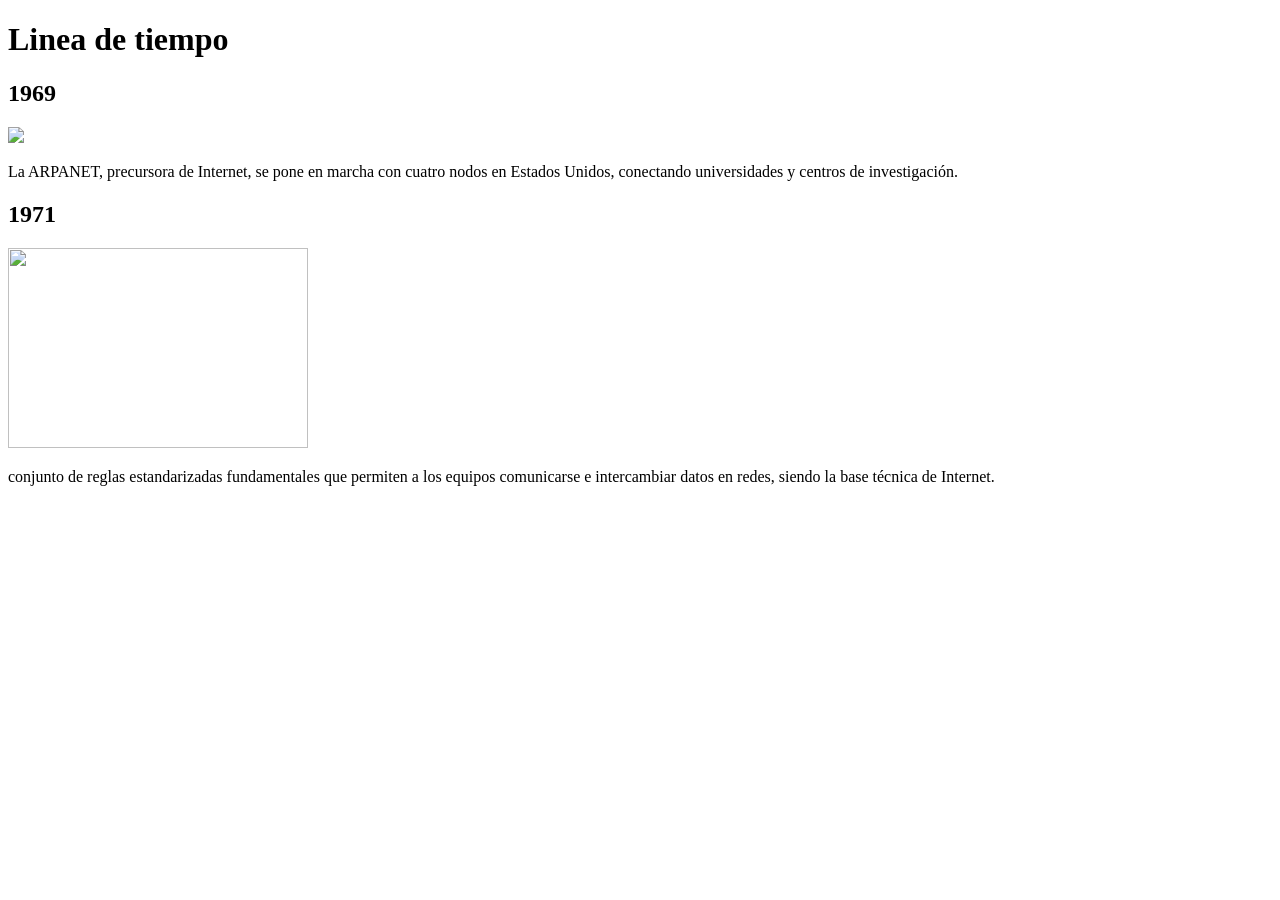
==== index.html @ dc36248d "Parte inicial" ====
<!DOCTYPE html>
<html lang="en">

<head>
    <meta charset="UTF-8">
    <meta name="viewport" content="width=device-width, initial-scale=1.0">
    <title>Document</title>
</head>

<body>

    <h1>Linea de tiempo</h1>
    <h2>1969</h2>
    <a href="timeline.html"><img src="../taller_linea_tiempo_desarrollo/images/ARPANet.jpeg"></a>
    <p>La ARPANET, precursora de Internet, se pone en marcha con cuatro nodos en Estados Unidos, conectando
        universidades y centros de investigación.</p>
    <h2>1971</h2>
    <a href="timeline.html"><img src="../taller_linea_tiempo_desarrollo/images/TCP-IP.jpg" width="300px" height="200px"></a>
    <p>conjunto de reglas estandarizadas fundamentales que permiten a los equipos comunicarse e intercambiar
        datos en redes, siendo la base técnica de Internet.</p>
    
</body>

</html>
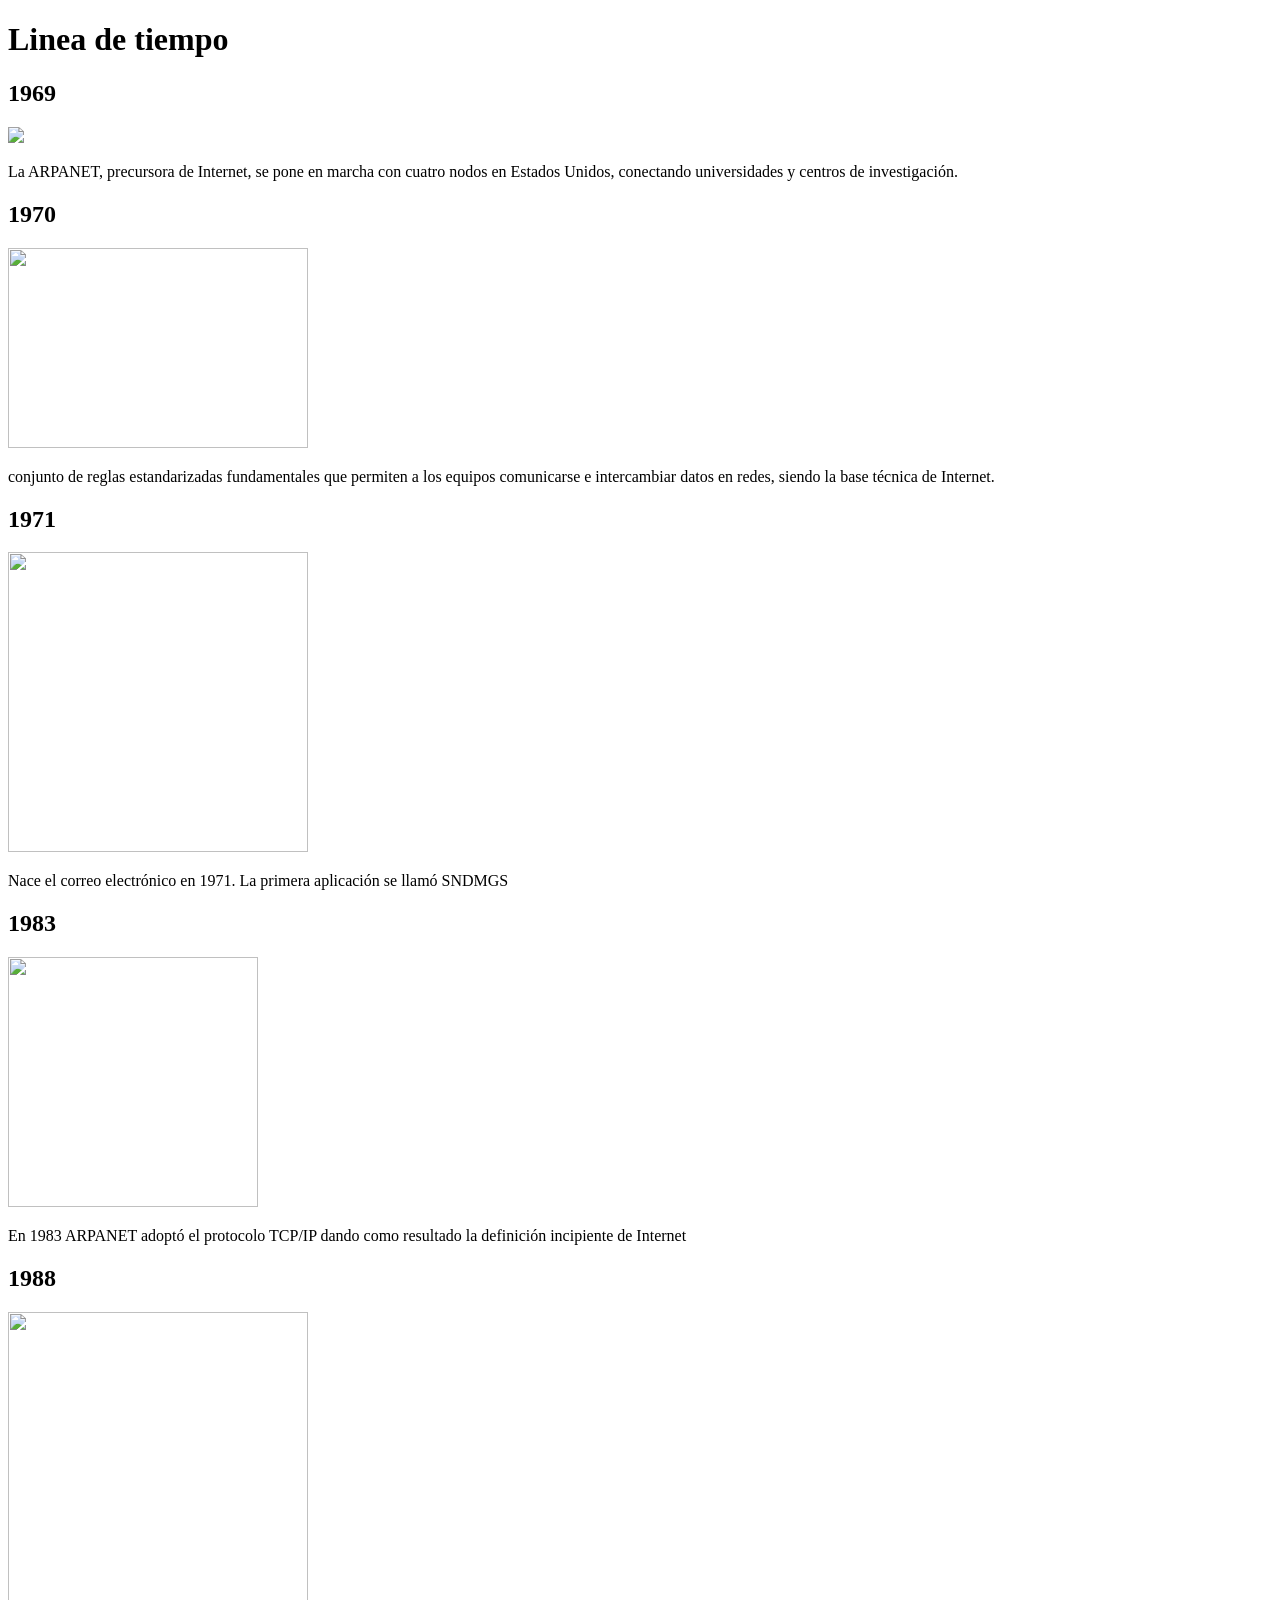
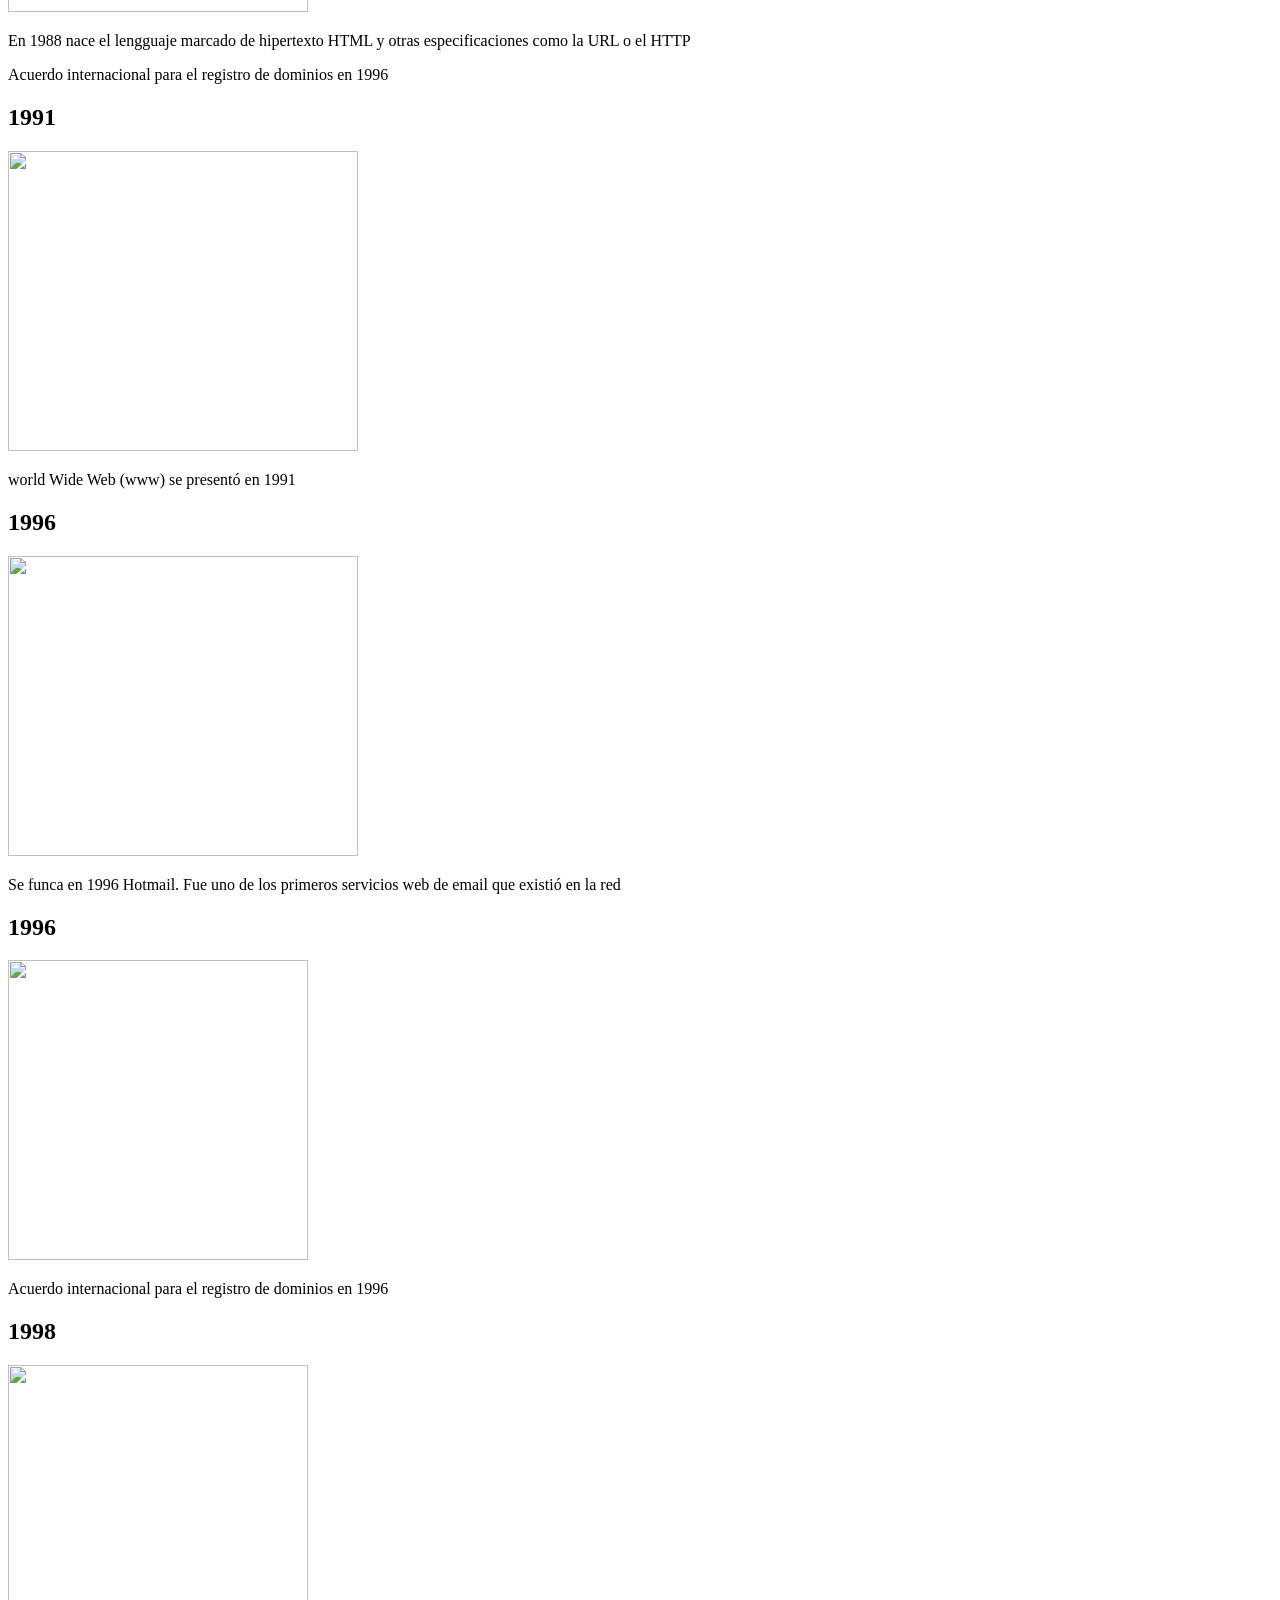
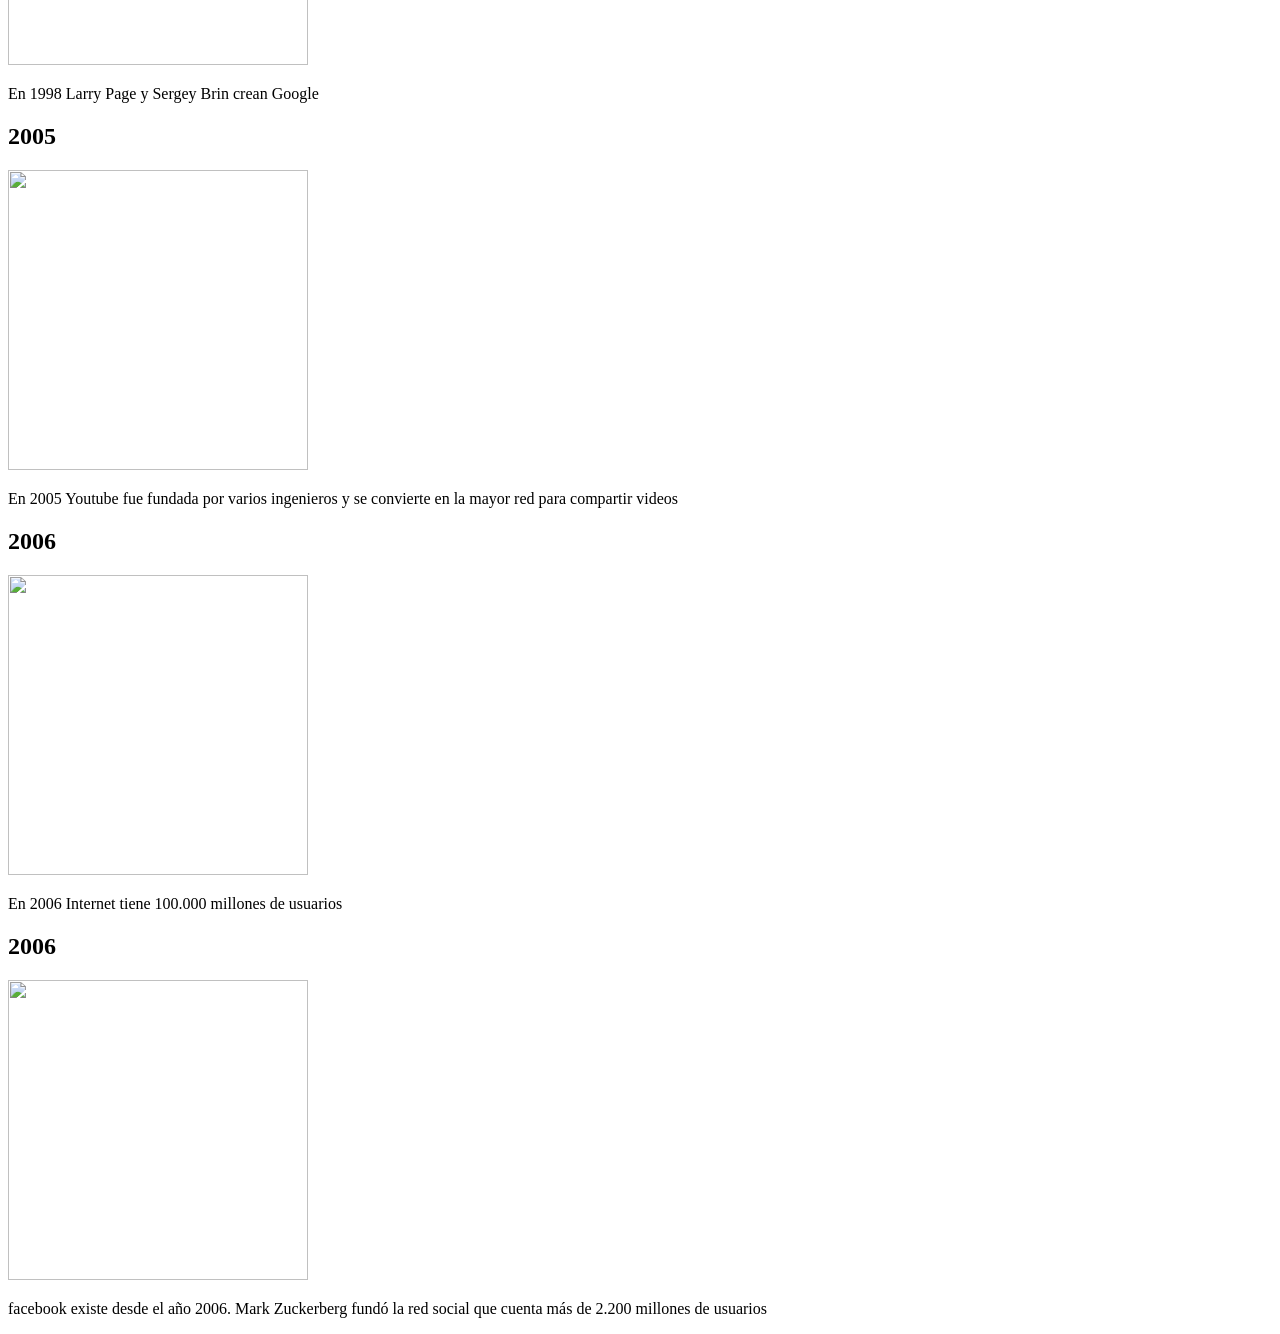
==== commit ab83807d: "Acabado linea del tiempo" ====
--- a/index.html
+++ b/index.html
@@ -4,21 +4,50 @@
 <head>
     <meta charset="UTF-8">
     <meta name="viewport" content="width=device-width, initial-scale=1.0">
-    <title>Document</title>
+    <title>Linea del tiempo(Internet)</title>
 </head>
 
 <body>
-
     <h1>Linea de tiempo</h1>
     <h2>1969</h2>
     <a href="timeline.html"><img src="../taller_linea_tiempo_desarrollo/images/ARPANet.jpeg"></a>
     <p>La ARPANET, precursora de Internet, se pone en marcha con cuatro nodos en Estados Unidos, conectando
         universidades y centros de investigación.</p>
-    <h2>1971</h2>
-    <a href="timeline.html"><img src="../taller_linea_tiempo_desarrollo/images/TCP-IP.jpg" width="300px" height="200px"></a>
+    <h2>1970</h2>
+    <a href="timeline2.html"><img src="../taller_linea_tiempo_desarrollo/images/TCP-IP.jpg" width="300px" height="200px"></a>
     <p>conjunto de reglas estandarizadas fundamentales que permiten a los equipos comunicarse e intercambiar
         datos en redes, siendo la base técnica de Internet.</p>
-    
+    <h2>1971</h2>
+    <a href="timeline3.html"><img src="../taller_linea_tiempo_desarrollo/images/arroba.jpg" width="300px" height="300px"></a>
+    <p>Nace el correo electrónico en 1971. La primera aplicación se llamó SNDMGS</p>
+    <h2>1983</h2>
+    <a href="timeline.html"><img src="../taller_linea_tiempo_desarrollo/images/adopcion.png" width="250px" height="250px" ></a>
+    <p>En 1983 ARPANET adoptó el protocolo TCP/IP dando como resultado la definición incipiente de Internet</p>
+    <h2>1988</h2>
+    <a href="timeline.html"><img src="../taller_linea_tiempo_desarrollo/images/html.png" width="300px" height="300px"></a>
+    <p>En 1988 nace el lengguaje marcado de hipertexto HTML y otras especificaciones como la URL o el HTTP </p>
+    <p>Acuerdo internacional para el registro de dominios en 1996</p>
+    <h2>1991</h2>
+    <a href="timeline.html"><img src="../taller_linea_tiempo_desarrollo/images/acierdo.jpg" width="350px" height="300px"></a>
+    <p>world Wide Web (www) se presentó en 1991</p>
+    <h2>1996</h2>
+    <a href="timeline.html"><img src="../taller_linea_tiempo_desarrollo/images/hotmail.jpg" width="350px" height="300px"></a>
+    <p>Se funca en 1996 Hotmail. Fue uno de los primeros servicios web de email que existió en la red</p>
+    <h2>1996</h2>
+    <a href="timeline.html"><img src="../taller_linea_tiempo_desarrollo/images/acuerdo.jpeg" width="300px" height="300px"></a>
+    <p>Acuerdo internacional para el registro de dominios en 1996</p>
+    <h2>1998</h2>
+    <a href="timeline.html"><img src="../taller_linea_tiempo_desarrollo/images/google.jpg" width="300px" height="300px"></a>
+    <p>En 1998 Larry Page y Sergey Brin crean Google</p>
+    <h2>2005</h2>
+    <a href="timeline.html"><img src="../taller_linea_tiempo_desarrollo/images/youtube.jpg" width="300px" height="300px"></a>
+    <p>En 2005 Youtube fue fundada por varios ingenieros y se convierte en la mayor red para compartir videos</p>
+    <h2>2006</h2>
+    <a href="timeline.html"><img src="../taller_linea_tiempo_desarrollo/images/usuarios.jpg" width="300px" height="300px"></a>
+    <p>En 2006 Internet tiene 100.000 millones de usuarios</p>
+    <h2>2006</h2>
+    <a href="timeline.html"><img src="../taller_linea_tiempo_desarrollo/images/facebook.png" width="300px" height="300px"></a>
+    <p>facebook existe desde el año 2006. Mark Zuckerberg fundó la red social que cuenta más de 2.200 millones de usuarios</p>
 </body>
 
 </html>
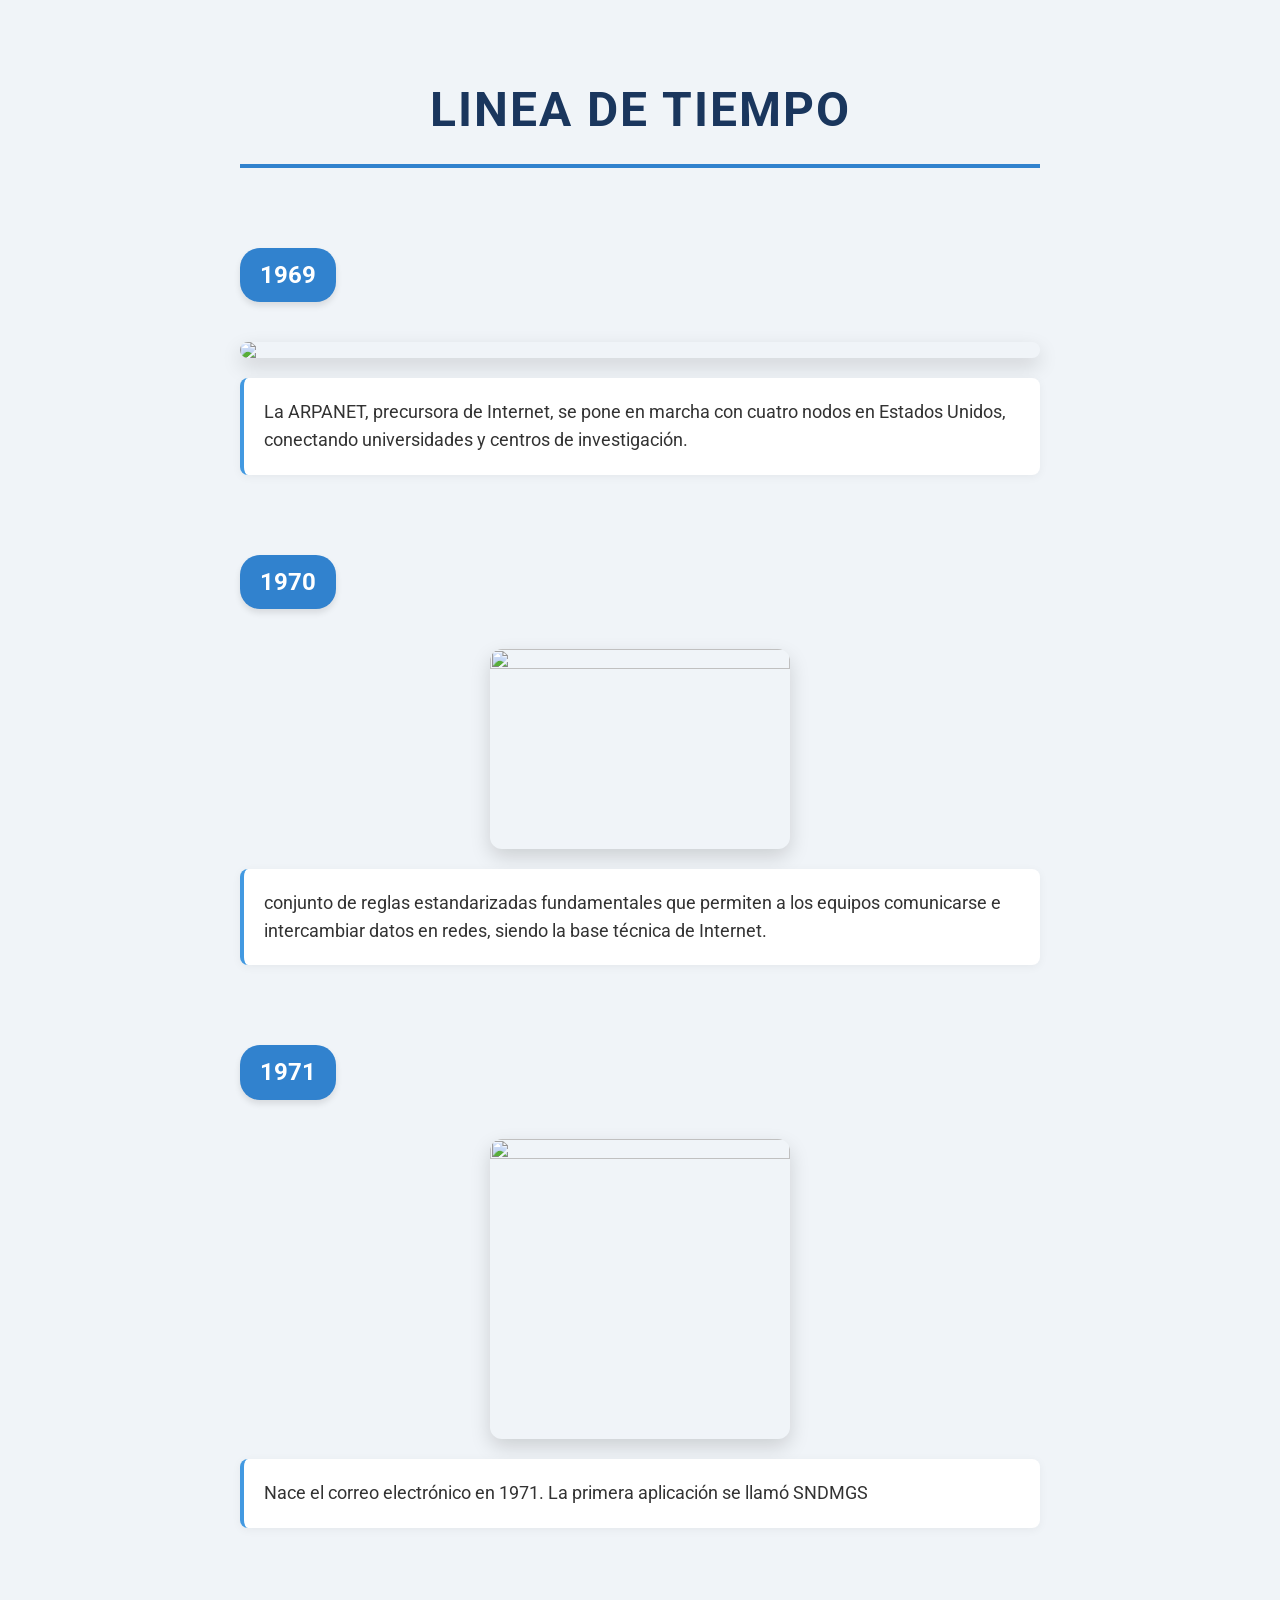
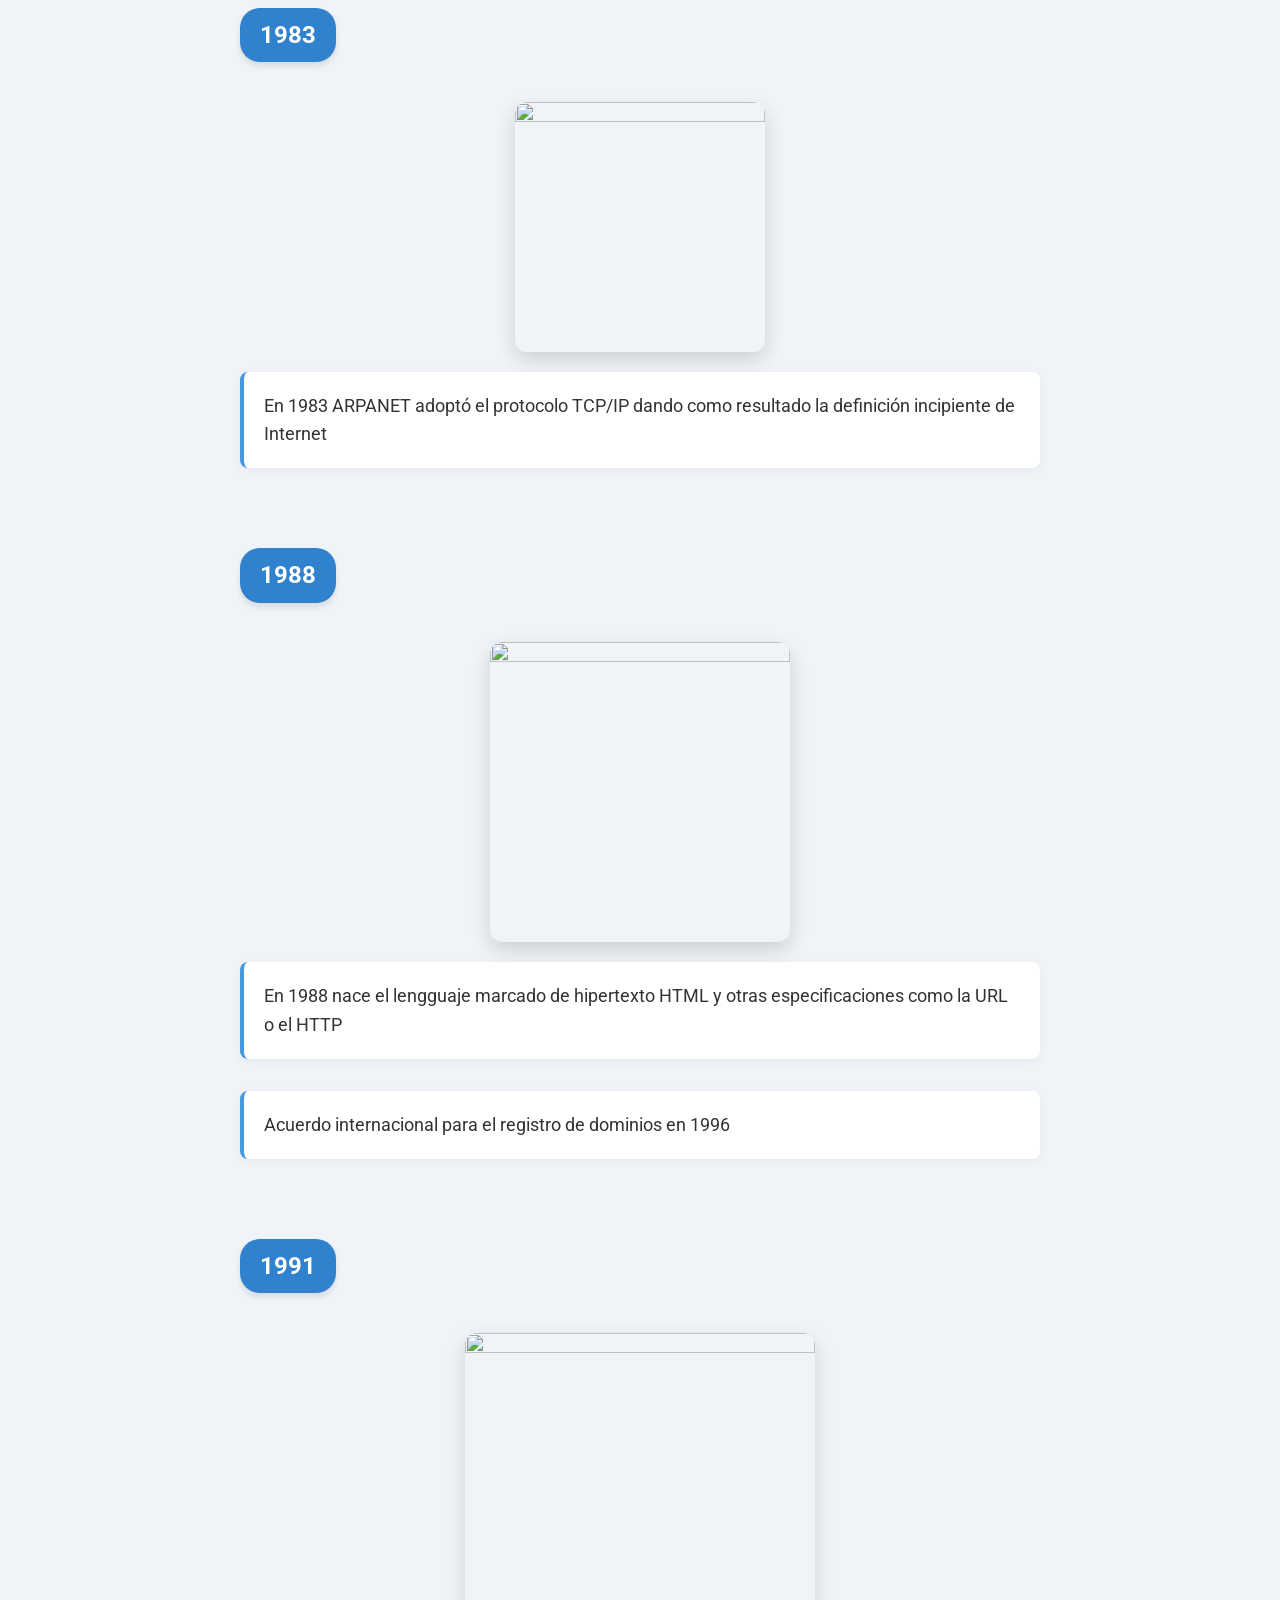
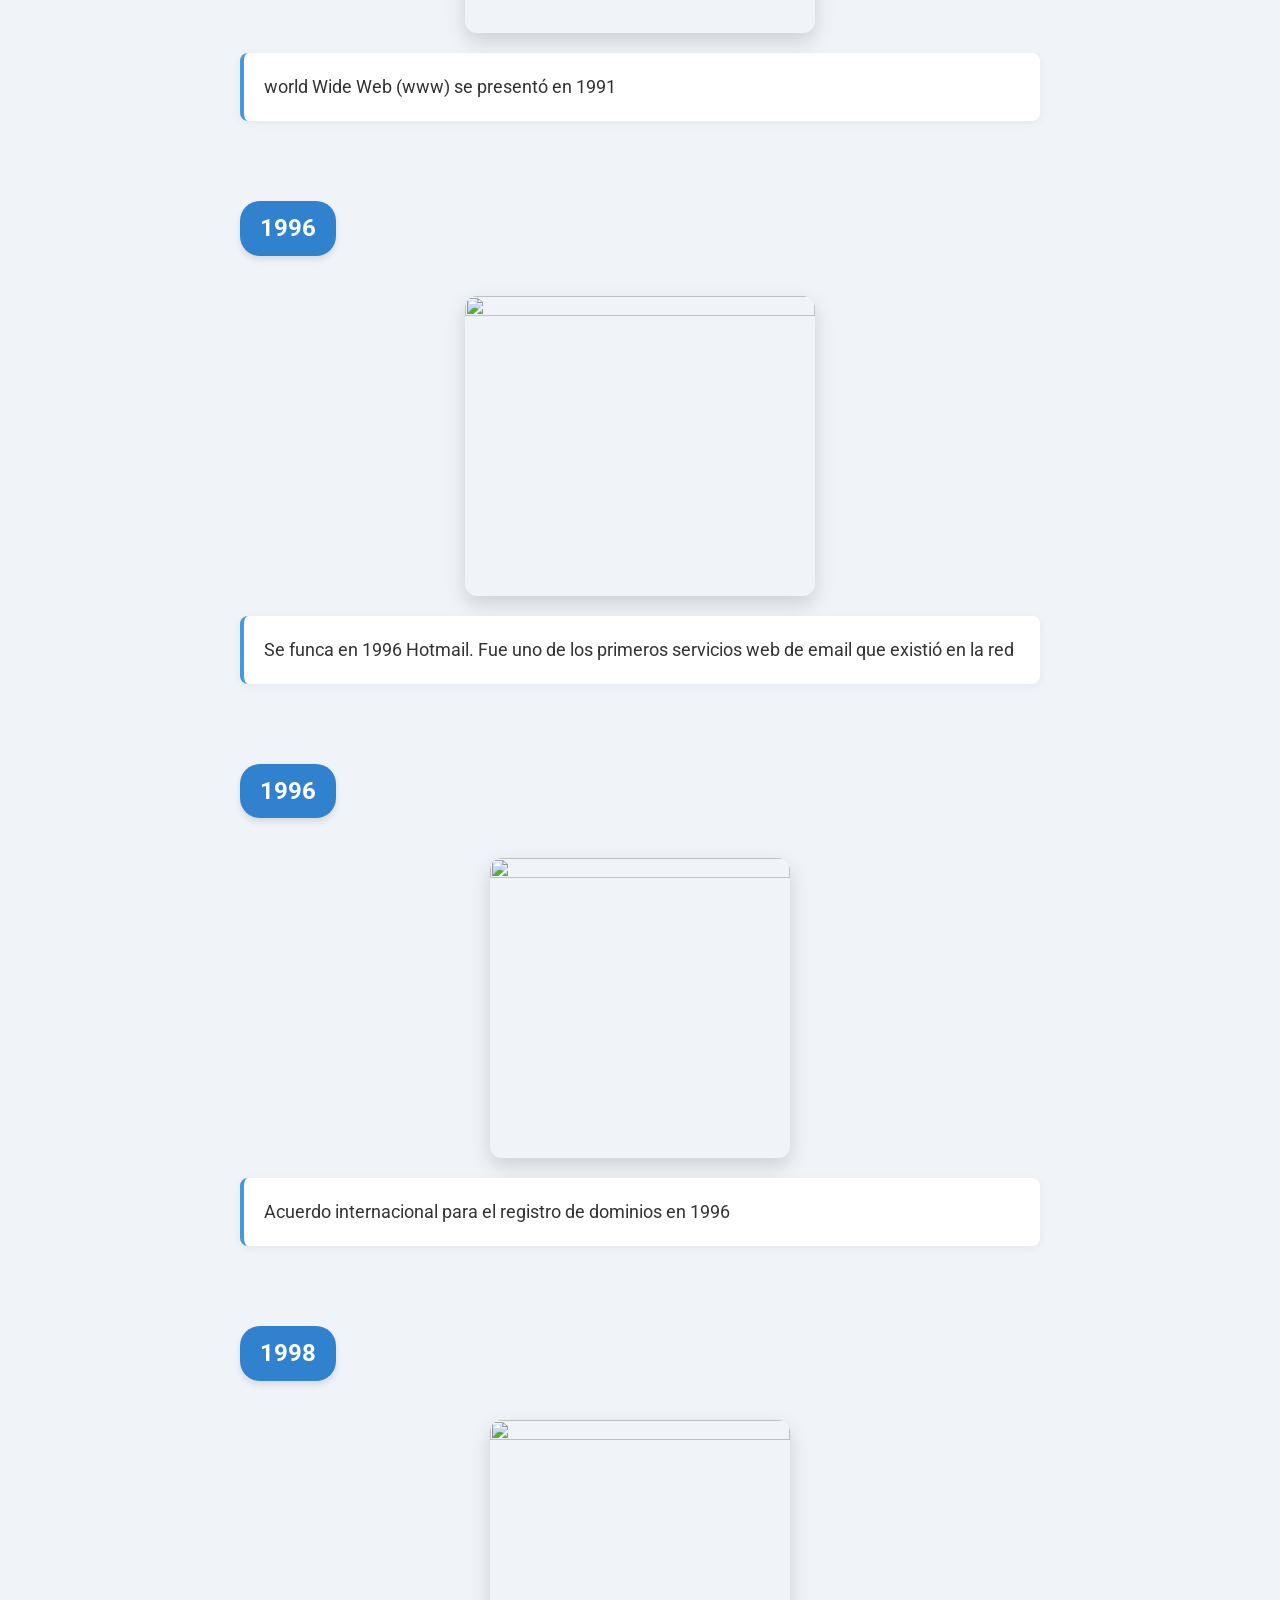
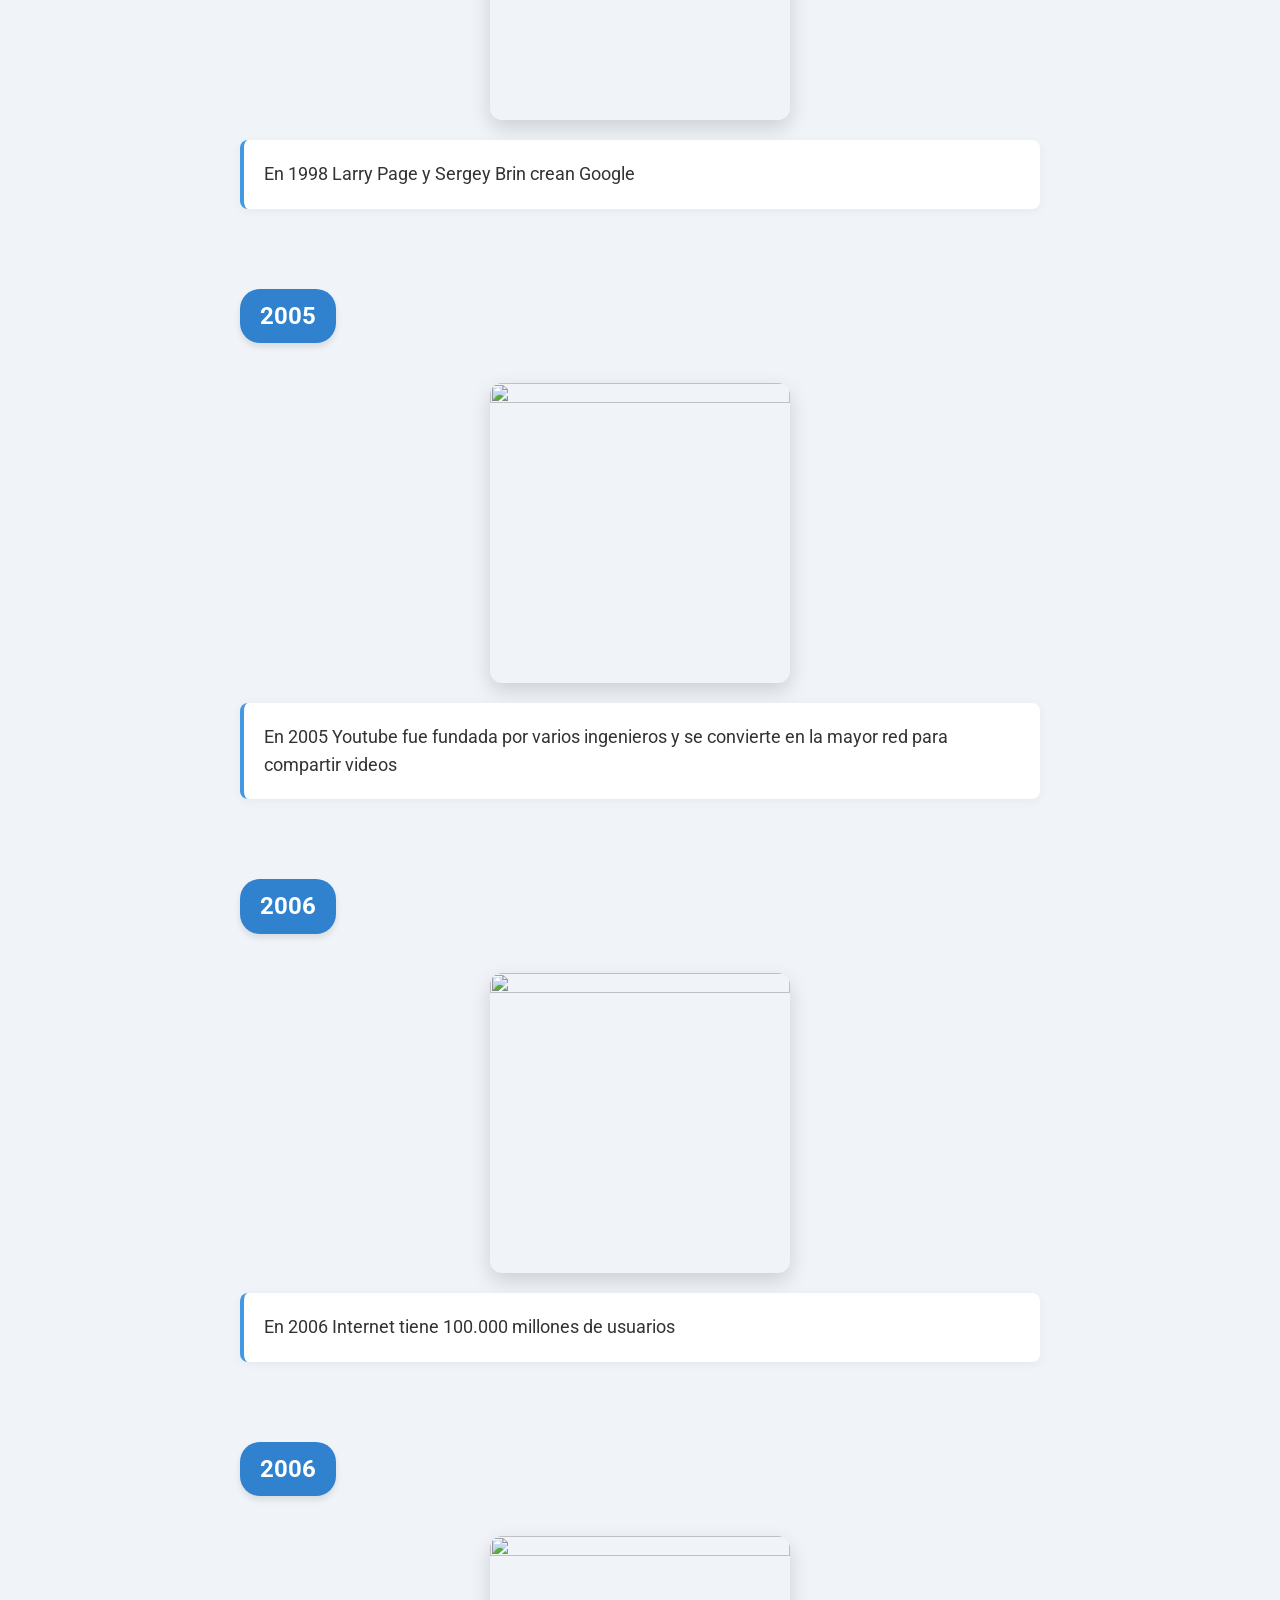
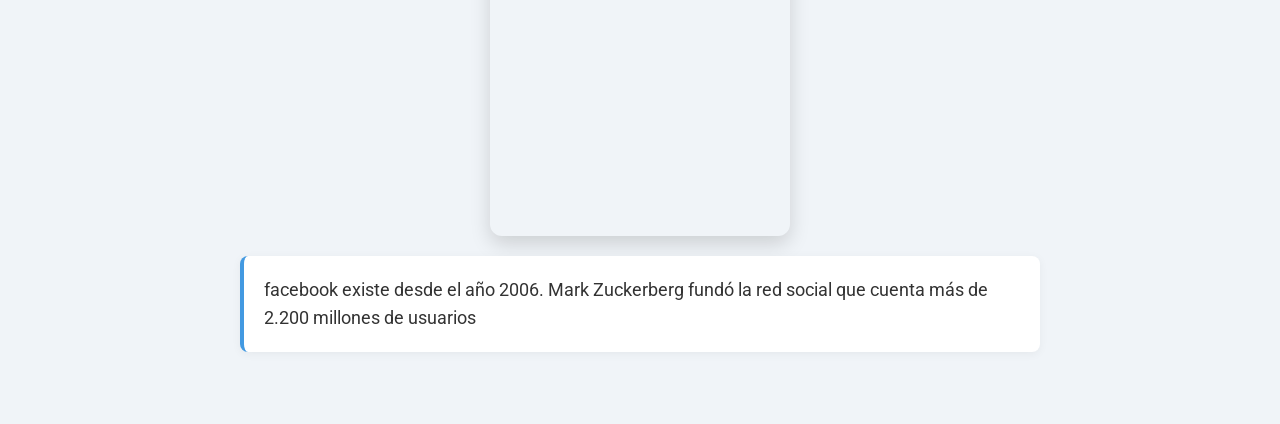
==== commit a882d395: "agregando final" ====
--- a/index.html
+++ b/index.html
@@ -5,6 +5,66 @@
     <meta charset="UTF-8">
     <meta name="viewport" content="width=device-width, initial-scale=1.0">
     <title>Linea del tiempo(Internet)</title>
+    <style>
+        @import url('https://fonts.googleapis.com/css2?family=Roboto:wght@300;400;700&display=swap');
+
+        body {
+            font-family: 'Roboto', sans-serif;
+            background-color: #f0f4f8;
+            color: #333;
+            max-width: 800px;
+            margin: 0 auto;
+            padding: 40px 20px;
+            line-height: 1.6;
+        }
+
+        h1 {
+            text-align: center;
+            color: #1a365d;
+            font-size: 3rem;
+            margin-bottom: 2rem;
+            text-transform: uppercase;
+            letter-spacing: 2px;
+            border-bottom: 4px solid #3182ce;
+            padding-bottom: 15px;
+        }
+
+        h2 {
+            color: #fff;
+            background-color: #3182ce;
+            display: inline-block;
+            padding: 8px 20px;
+            border-radius: 20px;
+            font-size: 1.5rem;
+            margin-top: 3rem;
+            box-shadow: 0 4px 6px rgba(0, 0, 0, 0.1);
+        }
+
+        p {
+            background: white;
+            padding: 20px;
+            border-radius: 8px;
+            box-shadow: 0 2px 10px rgba(0, 0, 0, 0.05);
+            font-size: 1.1rem;
+            border-left: 4px solid #4299e1;
+            margin-bottom: 2rem;
+        }
+
+        a img {
+            display: block;
+            max-width: 100%;
+            height: auto;
+            margin: 20px auto;
+            border-radius: 12px;
+            box-shadow: 0 8px 20px rgba(0, 0, 0, 0.15);
+            transition: transform 0.3s ease, box-shadow 0.3s ease;
+        }
+
+        a img:hover {
+            transform: translateY(-5px) scale(1.02);
+            box-shadow: 0 12px 25px rgba(0, 0, 0, 0.2);
+        }
+    </style>
 </head>
 
 <body>
@@ -14,40 +74,52 @@
     <p>La ARPANET, precursora de Internet, se pone en marcha con cuatro nodos en Estados Unidos, conectando
         universidades y centros de investigación.</p>
     <h2>1970</h2>
-    <a href="timeline2.html"><img src="../taller_linea_tiempo_desarrollo/images/TCP-IP.jpg" width="300px" height="200px"></a>
+    <a href="timeline2.html"><img src="../taller_linea_tiempo_desarrollo/images/TCP-IP.jpg" width="300px"
+            height="200px"></a>
     <p>conjunto de reglas estandarizadas fundamentales que permiten a los equipos comunicarse e intercambiar
         datos en redes, siendo la base técnica de Internet.</p>
     <h2>1971</h2>
-    <a href="timeline3.html"><img src="../taller_linea_tiempo_desarrollo/images/arroba.jpg" width="300px" height="300px"></a>
+    <a href="timeline3.html"><img src="../taller_linea_tiempo_desarrollo/images/arroba.jpg" width="300px"
+            height="300px"></a>
     <p>Nace el correo electrónico en 1971. La primera aplicación se llamó SNDMGS</p>
     <h2>1983</h2>
-    <a href="timeline.html"><img src="../taller_linea_tiempo_desarrollo/images/adopcion.png" width="250px" height="250px" ></a>
+    <a href="timeline.html"><img src="../taller_linea_tiempo_desarrollo/images/adopcion.png" width="250px"
+            height="250px"></a>
     <p>En 1983 ARPANET adoptó el protocolo TCP/IP dando como resultado la definición incipiente de Internet</p>
     <h2>1988</h2>
-    <a href="timeline.html"><img src="../taller_linea_tiempo_desarrollo/images/html.png" width="300px" height="300px"></a>
+    <a href="timeline.html"><img src="../taller_linea_tiempo_desarrollo/images/html.png" width="300px"
+            height="300px"></a>
     <p>En 1988 nace el lengguaje marcado de hipertexto HTML y otras especificaciones como la URL o el HTTP </p>
     <p>Acuerdo internacional para el registro de dominios en 1996</p>
     <h2>1991</h2>
-    <a href="timeline.html"><img src="../taller_linea_tiempo_desarrollo/images/acierdo.jpg" width="350px" height="300px"></a>
+    <a href="timeline.html"><img src="../taller_linea_tiempo_desarrollo/images/acierdo.jpg" width="350px"
+            height="300px"></a>
     <p>world Wide Web (www) se presentó en 1991</p>
     <h2>1996</h2>
-    <a href="timeline.html"><img src="../taller_linea_tiempo_desarrollo/images/hotmail.jpg" width="350px" height="300px"></a>
+    <a href="timeline.html"><img src="../taller_linea_tiempo_desarrollo/images/hotmail.jpg" width="350px"
+            height="300px"></a>
     <p>Se funca en 1996 Hotmail. Fue uno de los primeros servicios web de email que existió en la red</p>
     <h2>1996</h2>
-    <a href="timeline.html"><img src="../taller_linea_tiempo_desarrollo/images/acuerdo.jpeg" width="300px" height="300px"></a>
+    <a href="timeline.html"><img src="../taller_linea_tiempo_desarrollo/images/acuerdo.jpeg" width="300px"
+            height="300px"></a>
     <p>Acuerdo internacional para el registro de dominios en 1996</p>
     <h2>1998</h2>
-    <a href="timeline.html"><img src="../taller_linea_tiempo_desarrollo/images/google.jpg" width="300px" height="300px"></a>
+    <a href="timeline.html"><img src="../taller_linea_tiempo_desarrollo/images/google.jpg" width="300px"
+            height="300px"></a>
     <p>En 1998 Larry Page y Sergey Brin crean Google</p>
     <h2>2005</h2>
-    <a href="timeline.html"><img src="../taller_linea_tiempo_desarrollo/images/youtube.jpg" width="300px" height="300px"></a>
+    <a href="timeline.html"><img src="../taller_linea_tiempo_desarrollo/images/youtube.jpg" width="300px"
+            height="300px"></a>
     <p>En 2005 Youtube fue fundada por varios ingenieros y se convierte en la mayor red para compartir videos</p>
     <h2>2006</h2>
-    <a href="timeline.html"><img src="../taller_linea_tiempo_desarrollo/images/usuarios.jpg" width="300px" height="300px"></a>
+    <a href="timeline.html"><img src="../taller_linea_tiempo_desarrollo/images/usuarios.jpg" width="300px"
+            height="300px"></a>
     <p>En 2006 Internet tiene 100.000 millones de usuarios</p>
     <h2>2006</h2>
-    <a href="timeline.html"><img src="../taller_linea_tiempo_desarrollo/images/facebook.png" width="300px" height="300px"></a>
-    <p>facebook existe desde el año 2006. Mark Zuckerberg fundó la red social que cuenta más de 2.200 millones de usuarios</p>
+    <a href="timeline.html"><img src="../taller_linea_tiempo_desarrollo/images/facebook.png" width="300px"
+            height="300px"></a>
+    <p>facebook existe desde el año 2006. Mark Zuckerberg fundó la red social que cuenta más de 2.200 millones de
+        usuarios</p>
 </body>
 
 </html>
